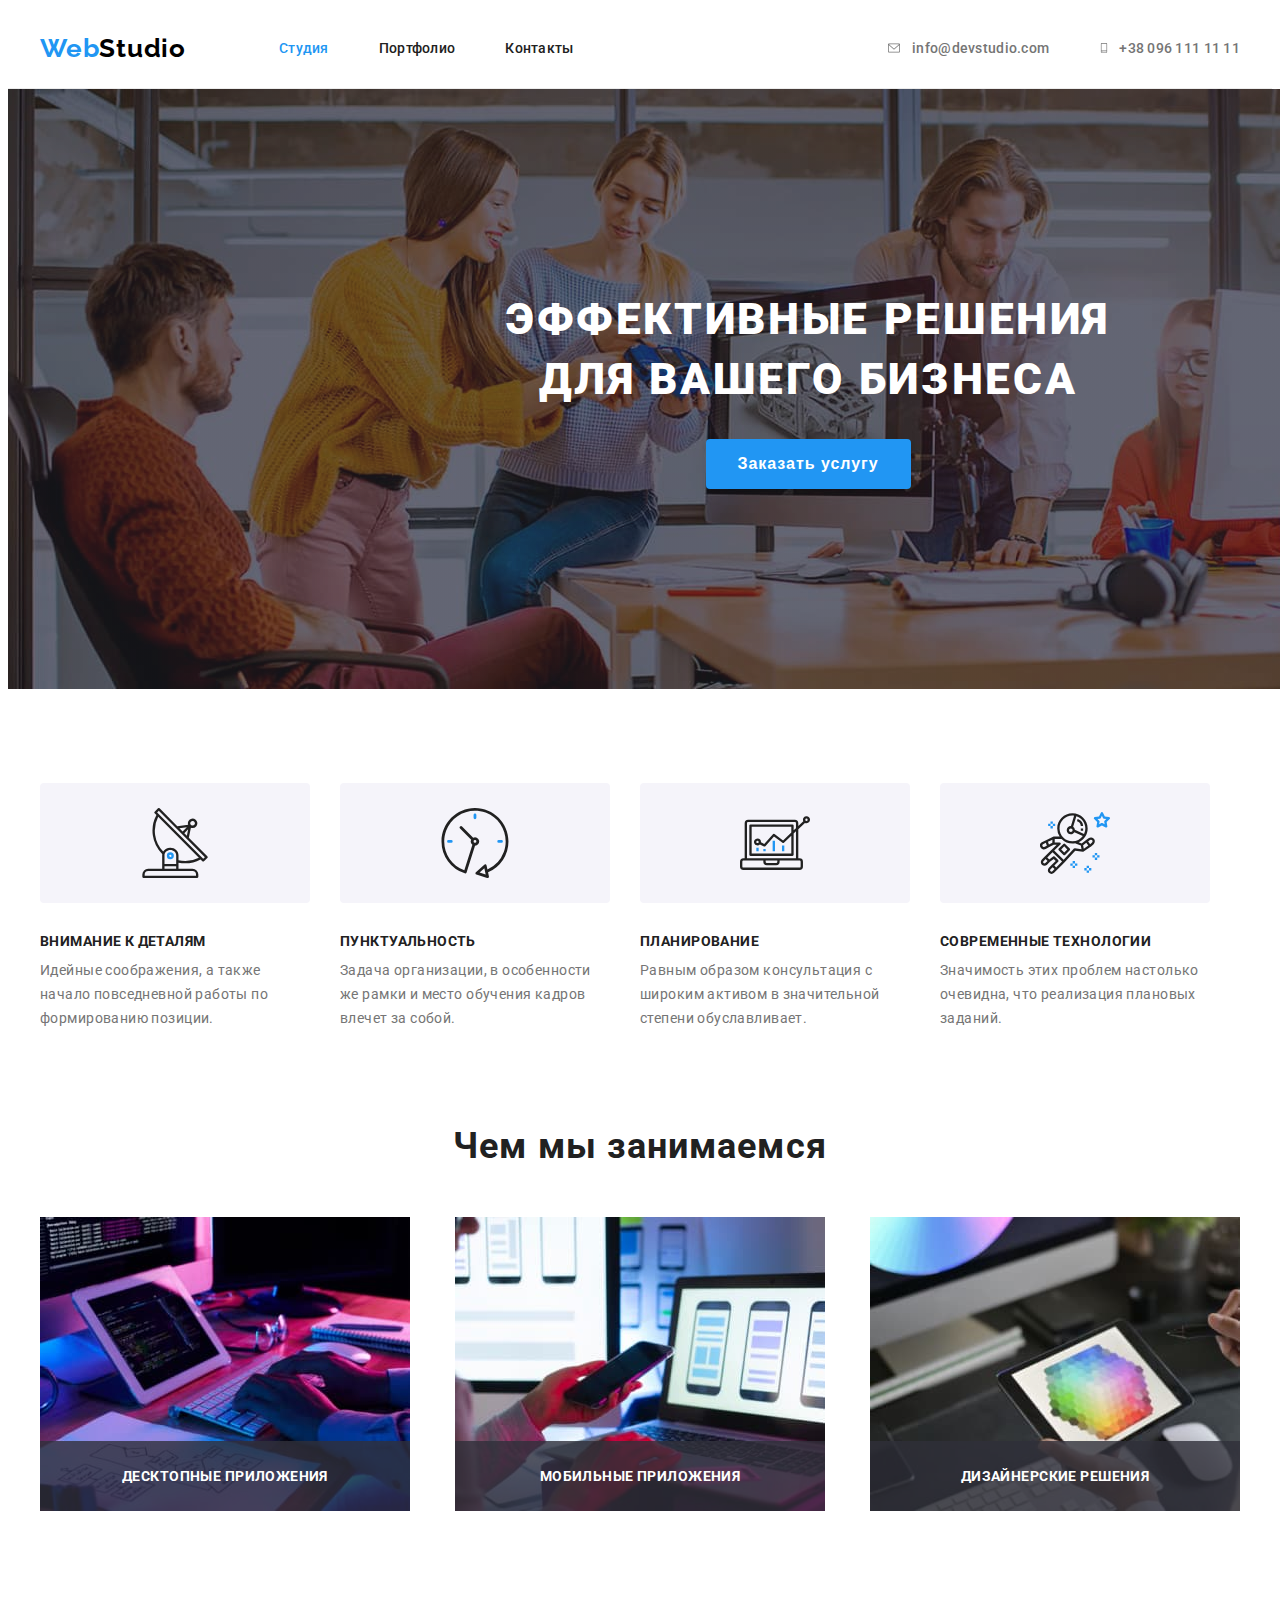
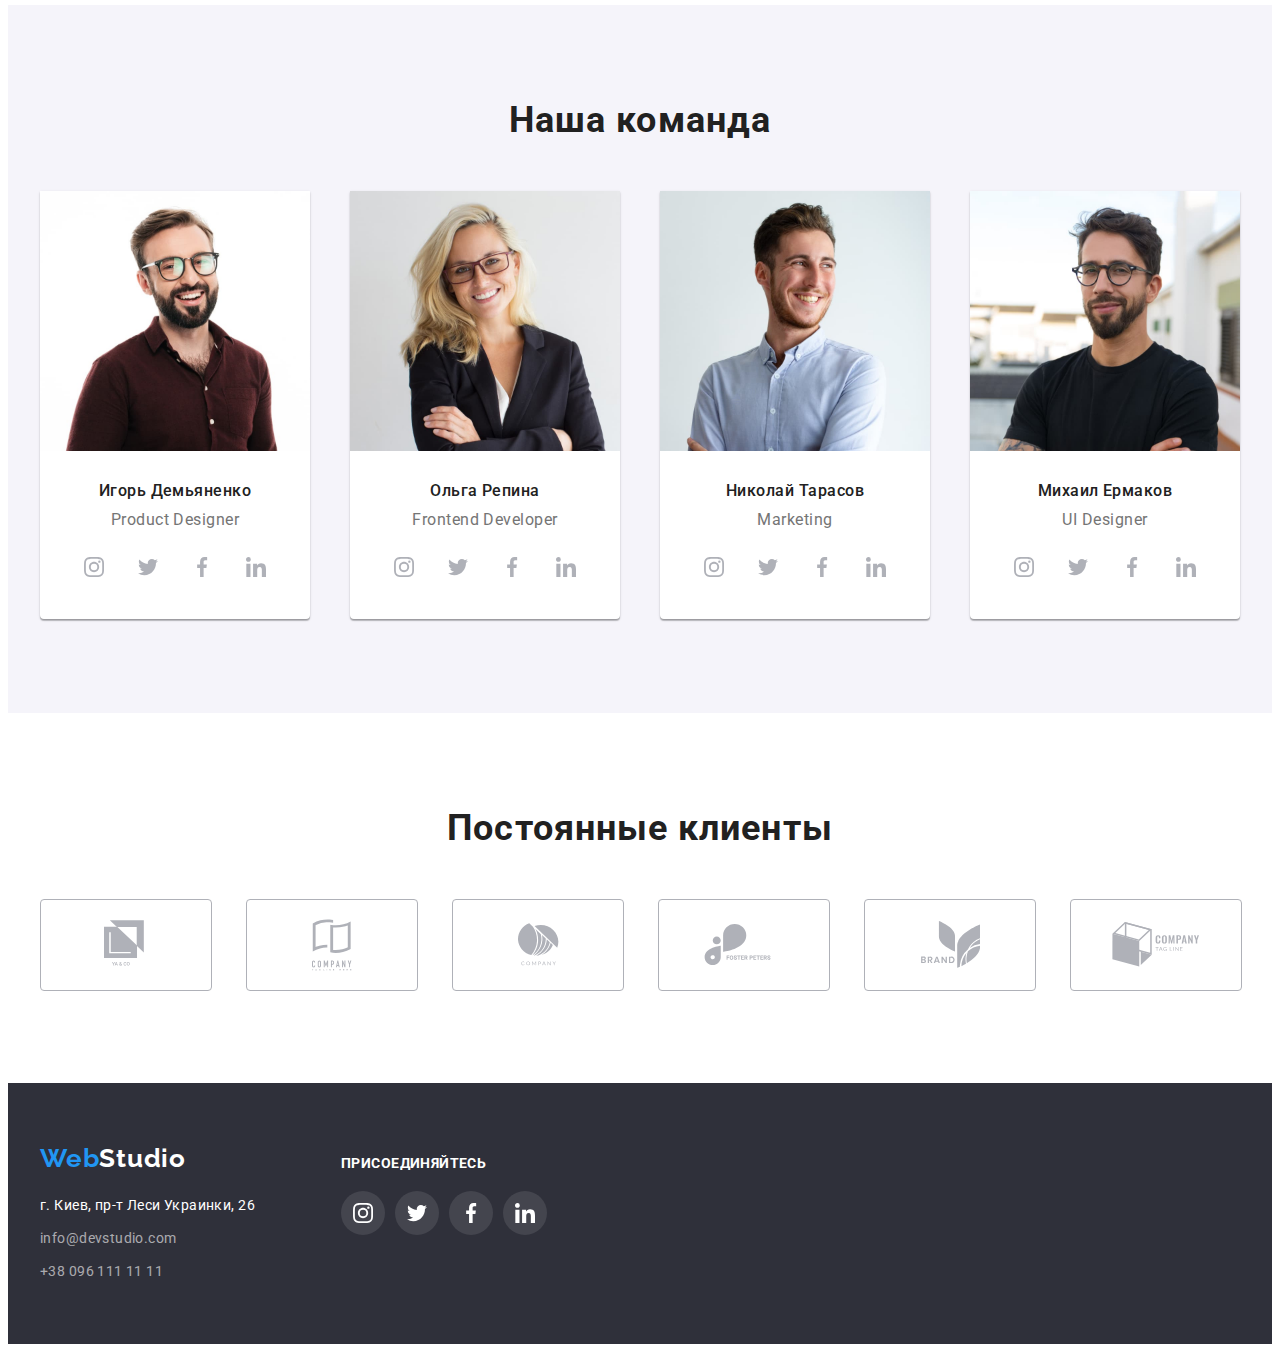
==== index.html @ 83e64d29 "srevices" ====
<!DOCTYPE html>
<html lang="ru">
<head>
  <meta charset="UTF-8">
  <meta name="viewport" content="width=device-width, initial-scale=1.0">
  <title>Студия</title>
  <link rel="preconnect" href="https://fonts.gstatic.com">
  <link href="https://fonts.googleapis.com/css2?family=Raleway:wght@700&family=Roboto:wght@400;500;700;900&display=swap"
    rel="stylesheet">
  <link rel="stylesheet" href="https://cdnjs.cloudflare.com/ajax/libs/modern-normalize/1.0.0/modern-normalize.min.css"
    integrity="sha512-ISS7cAi1PEhQ8jnbJpJZMd29NlhNj4AWYyLOSp2CE/CsHxTCu+r+t0D2yoJudVrd0/8fTVPUVDzY5Tvli75u/g=="
    crossorigin="anonymous" />
  <link rel="stylesheet" href="https://cdnjs.cloudflare.com/ajax/libs/animate.css/4.1.1/animate.min.css" />
  <link rel="stylesheet" href="./css/styles.css">
</head>

<body>
  <header class="header">
    <div class="container">
          <nav class="nav">
            <a class="logo link" href="./index.html">Web<span class="logo-header">Studio</span></a>
            <ul class="nav-list list">
              <li class="nav-item">
                <a class="nav-link link-current link" href="./index.html">Студия</a>
              </li>
              <li class="nav-item">
                <a class="nav-link link" href="./portfolio.html">Портфолио</a>
              </li>
              <li class="nav-item">
                <a class="nav-link link" href="#contacts">Контакты</a>
              </li>
            </ul>
          </nav>
          
          <ul class="contacts-list list">
            <li class="contacts-item">
              <a class="contacts-link link" href="mailto:info@devstudio.com">
                <svg class="contacts-icon" width="16" height="12">
                  <use href="./images/svg/sprite.svg#envelope"></use>
                </svg>
                info@devstudio.com
              </a>
            </li>
            <li class="contacts-item">
              <a class="contacts-link link" href="tel:+380961111111">
                <svg class="contacts-icon" width="10" height="16">
                  <use href="./images/svg/sprite.svg#smartphone"></use>
                </svg>
                +38 096 111 11 11
              </a>
            </li>
          </ul>
    </div>     
  </header>

  <main>
    <!--HERO-->
    <section class="hero">
      <div class="container">
        <h1 class="hero-title animate__zoomInDown">Эффективные решения для вашего бизнеса</h1>
        <button class="hero-btn" type="button">Заказать услугу</button>
      </div>
    </section>
    
    <!--CHARACTERISTICS-->
    <section class="points">
      <div class="container">
        <h2 class="visually-hidden">особенности</h2>
        <ul class="points-list list">
          <li class="points-item">
            <div class="thumb">
              <svg class="points-icon">
                <use href="./images/svg/sprite.svg#antenna"></use>
              </svg>
            </div>
            <h3 class="points-subtitle">Внимание к деталям</h3>
            <p class="points-desc">Идейные соображения, а также начало повседневной работы по формированию позиции.</p>
          </li>
          <li class="points-item">
            <div class="thumb">
              <svg class="points-icon">
                <use href="./images/svg/sprite.svg#clock"></use>
              </svg>
            </div>
            <h3 class="points-subtitle">Пунктуальность</h3>
            <p class="points-desc">Задача организации, в особенности же рамки и место обучения кадров влечет за собой.</p>
          </li>
          <li class="points-item">
            <div class="thumb">
              <svg class="points-icon">
                <use href="./images/svg/sprite.svg#diagram"></use>
              </svg>
            </div>
            <h3 class="points-subtitle">Планирование</h3>
            <p class="points-desc">Равным образом консультация с широким активом в значительной степени обуславливает.</p>
          </li>
          <li class="points-item">
            <div class="thumb">
              <svg class="points-icon">
                <use href="./images/svg/sprite.svg#astronaut"></use>
              </svg>
            </div>
            <h3 class="points-subtitle">Современные технологии</h3>
            <p class="points-desc">Значимость этих проблем настолько очевидна, что реализация плановых заданий.</p>
          </li>
        </ul>
      </div>
    </section>
    
    <!--SERVICES-->
    <section class="services">
      <div class="container">
        <h2 class="section-title">Чем мы занимаемся</h2>
        <ul class="services-list list">
          <li class="services-item">
            <img class="services-img" src="images/studio/services/desktop.jpg" alt="Десктопные приложения" width="370"
              height="294">
            <p class="services-desc">Десктопные приложения</p>
          </li>
          <li class="services-item">
            <img class="services-img" src="images/studio/services/mobile.jpg" alt="Мобильные приложения" width="370"
              height="294">
            <p class="services-desc">Мобильные приложения</p>
          </li>
          <li class="services-item">
            <img class="services-img" src="images/studio/services/design.jpg" alt="Дизайнерские решения" width="370"
              height="294">
            <p class="services-desc">Дизайнерские решения</p>
          </li>
        </ul>
      </div>
    </section>
    
    <!--OUR TEAM-->
    <section class="team">
      <div class="container">
        <h2 class="section-title">Наша команда</h2>
        <ul class="team-list list">
          <li class="team-item">
            <img class="team-img" src="images/studio/our-team/igor-demyanenko.jpg" alt="дизайнер продукта" width="270"
              height="260">
            <div class="team-text">
              <h3 class="team-subtitle">Игорь Демьяненко</h3>
              <p class="team-desc" lang="en">Product Designer</p>
              <ul class="team-social-list list">
                <li class="team-social-item">
                  <a class="team-link social-link link" href="">
                    <svg class="social-icon">
                      <use href="./images/svg/sprite.svg#instagram"></use>
                    </svg>
                  </a>
                </li>
                <li class="team-social-item">
                  <a class="team-link social-link link" href="">
                    <svg class="social-icon">
                      <use href="./images/svg/sprite.svg#twitter"></use>
                    </svg>
                  </a>
                </li>
                <li class="team-social-item">
                  <a class="team-link social-link link" href="">
                    <svg class="social-icon">
                      <use href="./images/svg/sprite.svg#facebook"></use>
                    </svg>
                  </a>
                </li>
                <li class="team-social-item">
                  <a class="team-link social-link link" href="">
                    <svg class="social-icon">
                      <use href="./images/svg/sprite.svg#linkedin"></use>
                    </svg>
                  </a>
                </li>
              </ul>
            </div>
          </li>
          <li class="team-item">
            <img class="team-img" src="images/studio/our-team/olga-repina.jpg" alt="фронтенд рахработчик" width="270"
              height="260">
            <div class="team-text">
              <h3 class="team-subtitle">Ольга Репина</h3>
              <p class="team-desc" lang="en">Frontend Developer</p>
              <ul class="team-social-list list">
                <li class="team-social-item">
                  <a class="team-link social-link link" href="">
                    <svg class="social-icon">
                      <use href="./images/svg/sprite.svg#instagram"></use>
                    </svg>
                  </a>
                </li>
                <li class="team-social-item">
                  <a class="team-link social-link link" href="">
                    <svg class="social-icon">
                      <use href="./images/svg/sprite.svg#twitter"></use>
                    </svg>
                  </a>
                </li>
                <li class="team-social-item">
                  <a class="team-link social-link link" href="">
                    <svg class="social-icon">
                      <use href="./images/svg/sprite.svg#facebook"></use>
                    </svg>
                  </a>
                </li>
                <li class="team-social-item">
                  <a class="team-link social-link link" href="">
                    <svg class="social-icon">
                      <use href="./images/svg/sprite.svg#linkedin"></use>
                    </svg>
                  </a>
                </li>
              </ul>
            </div>
          </li>
          <li class="team-item">
            <img class="team-img" src="images/studio/our-team/nikolay-tarasov.jpg" alt="маркетолог" width="270" height="260">
            <div class="team-text">
              <h3 class="team-subtitle">Николай Тарасов</h3>
              <p class="team-desc" lang="en">Marketing</p>
              <ul class="team-social-list list">
                <li class="team-social-item">
                  <a class="team-link social-link link" href="">
                    <svg class="social-icon">
                      <use href="./images/svg/sprite.svg#instagram"></use>
                    </svg>
                  </a>
                </li>
                <li class="team-social-item">
                  <a class="team-link social-link link" href="">
                    <svg class="social-icon">
                      <use href="./images/svg/sprite.svg#twitter"></use>
                    </svg>
                  </a>
                </li>
                <li class="team-social-item">
                  <a class="team-link social-link link" href="">
                    <svg class="social-icon">
                      <use href="./images/svg/sprite.svg#facebook"></use>
                    </svg>
                  </a>
                </li>
                <li class="team-social-item">
                  <a class="team-link social-link link" href="">
                    <svg class="social-icon">
                      <use href="./images/svg/sprite.svg#linkedin"></use>
                    </svg>
                  </a>
                </li>
              </ul>
            </div>
          </li>
          <li class="team-item">
            <img class="team-img" src="images/studio/our-team/michail-ermakov.jpg" alt="дизайнер интерфейса" width="270"
              height="260">
            <div class="team-text">
              <h3 class="team-subtitle">Михаил Ермаков</h3>
              <p class="team-desc" lang="en">UI Designer</p>
              <ul class="team-social-list list">
                <li class="team-social-item">
                  <a class="team-link social-link link" href="">
                    <svg class="social-icon">
                      <use href="./images/svg/sprite.svg#instagram"></use>
                    </svg>
                  </a>
                </li>
                <li class="team-social-item">
                  <a class="team-link social-link link" href="">
                    <svg class="social-icon">
                      <use href="./images/svg/sprite.svg#twitter"></use>
                    </svg>
                  </a>
                </li>
                <li class="team-social-item">
                  <a class="team-link social-link link" href="">
                    <svg class="social-icon">
                      <use href="./images/svg/sprite.svg#facebook"></use>
                    </svg>
                  </a>
                </li>
                <li class="team-social-item">
                  <a class="team-link social-link link" href="">
                    <svg class="social-icon">
                      <use href="./images/svg/sprite.svg#linkedin"></use>
                    </svg>
                  </a>
                </li>
              </ul>
            </div>
          </li>
        </ul>
      </div>
    </section>

    <!--CLIENTS-->
    <section class="clients">
      <div class="container">
        <h2 class="section-title">Постоянные клиенты</h2>
        <ul class="clients-list list">
          <li class="clients-item">
            <a class="clients-link link" href="">
              <svg class="clients-icon" width="44" height="49">
                <use href="./images/svg/sprite.svg#logo1"></use>
              </svg>
            </a>
          </li>
          <li class="clients-item">
            <a class="clients-link link" href="">
              <svg class="clients-icon" width="40" height="52">
                <use href="./images/svg/sprite.svg#logo2"></use>
              </svg>
            </a>
          </li>
          <li class="clients-item">
            <a class="clients-link link" href="">
              <svg class="clients-icon" width="41" height="43">
                <use href="./images/svg/sprite.svg#logo3"></use>
              </svg>
            </a>
          </li>
          <li class="clients-item">
            <a class="clients-link link" href="">
              <svg class="clients-icon" width="80" height="42">
                <use href="./images/svg/sprite.svg#logo4"></use>
              </svg>
            </a>
          </li>
          <li class="clients-item">
            <a class="clients-link link" href="">
              <svg class="clients-icon" width="59" height="47">
                <use href="./images/svg/sprite.svg#logo5"></use>
              </svg>
            </a>
          </li>
          <li class="clients-item">
            <a class="clients-link link" href="">
              <svg class="clients-icon" width="88" height="45">
                <use href="./images/svg/sprite.svg#logo6"></use>
              </svg>
            </a>
          </li>
        </ul>
      </div>
    </section>
  </main>

  <footer class="footer">
    <div class="container">
      <div class="contacts-container">
        <a class="logo link" href="./index.html">Web<span class="logo-footer">Studio</span></a>
        <address class="address" id="contacts">
          <ul class="address-list list">
            <li class="address-item">
              <p class="address-map">г. Киев, пр-т Леси Украинки, 26</p>
            </li>
            <li class="address-item">
              <a class="contacts-link-footer link" href="mailto:info@devstudio.com">info@devstudio.com</a>
            </li>
            <li class="address-item">
              <a class="contacts-link-footer link" href="tel:+380961111111">+38 096 111 11 11</a>
            </li>
          </ul>
        </address>
      </div>
      <div class="social-container">
        <h3 class="footer-social-title">присоединяйтесь</h3>
        <ul class="footer-list list">
          <li class="footer-list-item">
            <a class="footer-link social-link link" href="">
              <svg class="social-icon">
                <use href="./images/svg/sprite.svg#instagram"></use>
              </svg>
            </a>
          </li>
          <li class="footer-list-item">
            <a class="footer-link social-link link" href="">
              <svg class="social-icon">
                <use href="./images/svg/sprite.svg#twitter"></use>
              </svg>
            </a>
          </li>
          <li class="footer-list-item">
            <a class="footer-link social-link link" href="">
              <svg class="social-icon">
                <use href="./images/svg/sprite.svg#facebook"></use>
              </svg>
            </a>
          </li>
          <li class="footer-list-item">
            <a class="footer-link social-link link" href="">
              <svg class="social-icon">
                <use href="./images/svg/sprite.svg#linkedin"></use>
              </svg>
            </a>
          </li>
        </ul>
      </div>
    </div>
  </footer>
</body>
</html>
---- css/styles.css ----
:root {
  --text-main: "Roboto", sans-serif;
  --text-logo: "Raleway", sans-serif;
  --color-logo-header: #000000;
  --color-logo-footer: #ffffff;
  --color-accent: #2196f3;
  --color-main: #212121;
  --color-second: #757575;
  --color-footer-link: rgba(255, 255, 255, 0.6);
  --color-footer-social-link: rgba(255, 255, 255, 0.1);
  --color-icon: #afb1b8;
  --background-second: #f5f4fa;
  --background-footer: #2f303a;
}

h1,
h2,
h3,
h4,
h5,
h6,
p {
  margin: 0;
}

img {
  display: block;
}

body {
  color: var(--color-main);
  font-family: var(--text-main);
  font-weight: 400;
  font-size: 14px;
}

/* ========== COMPONENTS ========== */
.visually-hidden {
  position: absolute;
  width: 1px;
  height: 1px;
  margin: -1px;
  border: 0;
  padding: 0;

  white-space: nowrap;
  clip-path: inset(100%);
  clip: rect(0 0 0 0);
  overflow: hidden;
}

.logo {
  display: block;

  font-family: var(--text-logo);
  font-weight: 700;
  font-size: 26px;
  line-height: 1.192;
  letter-spacing: 0.03em;
  color: var(--color-accent);
}

.list {
  list-style: none;
  margin: 0;
  padding: 0;
}

.link {
  text-decoration: none;
}

.nav-link.link-current {
  color: var(--color-accent);
}

.section-title {
  font-weight: 700;
  font-size: 36px;
  line-height: 1.167;
  text-align: center;
  letter-spacing: 0.03em;
  color: var(--color-main);
}

.container {
  width: 1200px;
  margin-right: auto;
  margin-left: auto;
  padding-right: 15px;
  padding-left: 15px;
}

.social-link {
  display: flex;
  align-items: center;
  justify-content: center;
  width: 100%;
  height: 100%;
  border-radius: 50%;
}

.social-icon {
  width: 20px;
  height: 20px;
}
/* ========== END COMPONENTS ========== */

/* ========== HEADER ========== */
.header {
  border-bottom: 1px solid #ececec;
}

.header .container {
  display: flex;
}

.nav {
  display: flex;
  align-items: center;
}

.header .logo {
  padding-top: 24px;
  padding-bottom: 24px;
  margin-right: 93px;
}

.nav-list {
  display: flex;
}

.nav-item:not(:last-child) {
  margin-right: 50px;
}

.logo-header {
  color: var(--color-logo-header);
}

.nav-link {
  display: block;
  padding-top: 32px;
  padding-bottom: 32px;

  font-weight: 500;
  line-height: 1.143;
  letter-spacing: 0.02em;
  color: var(--color-main);
}

.nav-link:hover,
.nav-link:focus,
.contacts-link:hover,
.contacts-link:focus {
  color: var(--color-accent);
}

.contacts-list {
  display: flex;
  align-items: center;
  margin-left: auto;
}

.contacts-item:not(:last-child) {
  margin-right: 50px;
}

.contacts-link {
  display: flex;
  align-items: center;
  padding-top: 32px;
  padding-bottom: 32px;

  font-weight: 500;
  line-height: 1.143;
  letter-spacing: 0.02em;
  color: var(--color-second);
}

.contacts-link:hover .contacts-icon,
.contacts-link:focus .contacts-icon {
  fill: var(--color-accent);
}

.contacts-icon {
  margin-right: 10px;
  fill: var(--color-second);
}
/* ========== END HEADER ========== */

/* ========== HERO ========== */
.hero {
  padding-top: 200px;
  padding-bottom: 200px;
  width: 1600px;
  margin-right: auto;
  margin-left: auto;
  background-color: var(--background-footer);
  background-image: linear-gradient(
      rgba(47, 48, 58, 0.4),
      rgba(47, 48, 58, 0.4)
    ),
    url(../images/studio/hero/hero.jpg);
}

.hero-title {
  width: 700px;
  margin-right: auto;
  margin-left: auto;
  margin-bottom: 30px;

  font-weight: 900;
  font-size: 44px;
  line-height: 1.364;
  text-align: center;
  letter-spacing: 0.06em;
  text-transform: uppercase;
  color: var(--color-logo-footer);

  animation-duration: 1500ms;
}

.hero-btn {
  margin-right: auto;
  margin-left: auto;
  padding: 10px 32px;

  background-color: var(--color-accent);
  font-weight: 700;
  font-size: 16px;
  line-height: 1.875;
  display: flex;
  align-items: center;
  text-align: center;
  letter-spacing: 0.06em;
  color: var(--color-logo-footer);

  box-shadow: 0px 4px 4px rgba(0, 0, 0, 0.15);
  border-radius: 4px;
  border: 0px;
  cursor: pointer;
}

.hero-btn:hover,
.hero-btn:focus {
  background: #188ce8;
  box-shadow: 0px 4px 4px rgba(0, 0, 0, 0.15);
}
/* ========== END HERO ========== */

/* ========== CHARACTERISTICS ========== */
.points {
  padding-top: 94px;
  padding-bottom: 94px;
}

.points-list {
  display: flex;
}

.points-item {
  width: 270px;
}

.points-item:not(:last-child) {
  margin-right: 30px;
}

.points-item .thumb {
  display: flex;
  align-items: center;
  justify-content: center;
  height: 120px;
  margin-bottom: 30px;

  background-color: var(--background-second);
  border-radius: 4px;
}

.points-icon {
  width: 70px;
  height: 70px;
}

.points-subtitle {
  margin-bottom: 10px;

  font-weight: 700;
  font-size: inherit;
  line-height: 1.143;
  letter-spacing: 0.03em;
  text-transform: uppercase;
  color: var(--color-main);
}

.points-desc {
  line-height: 1.714;
  letter-spacing: 0.03em;
  color: var(--color-second);
}
/* ========== END CHARACTERISTICS ========== */

/* ========== SERVICES ========== */
.services {
  padding-bottom: 94px;
}

.services-list {
  display: flex;
  justify-content: space-between;
}

.services .section-title {
  margin-bottom: 50px;
}

.services-item {
  position: relative;
}

.services-desc {
  position: absolute;
  left: 0;
  bottom: 0;
  width: 100%;
  padding-top: 27px;
  padding-bottom: 27px;

  font-weight: 700;
  font-size: 14px;
  line-height: 1.143;
  text-align: center;
  letter-spacing: 0.03em;
  text-transform: uppercase;

  color: var(--color-logo-footer);
  background-color: rgba(47, 48, 58, 0.8);
}
/* ========== END SERVICES ========== */

/* ========== OUR TEAM ========== */
.team {
  background-color: var(--background-second);
  padding-top: 94px;
  padding-bottom: 94px;
}

.team .section-title {
  margin-bottom: 50px;
}

.team-list {
  display: flex;
  justify-content: space-between;
}

.team-item {
  background: var(--color-logo-footer);
  box-shadow: 0px 1px 3px rgba(0, 0, 0, 0.12), 0px 1px 1px rgba(0, 0, 0, 0.14),
    0px 2px 1px rgba(0, 0, 0, 0.2);
  border-radius: 0px 0px 4px 4px;
}

.team-text {
  padding: 30px 32px;
}

.team-subtitle {
  margin-bottom: 10px;

  font-weight: 500;
  font-size: 16px;
  line-height: 1.188;
  text-align: center;
  letter-spacing: 0.03em;
  color: var(--color-main);
}

.team-desc {
  margin-bottom: 16px;

  font-size: 16px;
  line-height: 1.188;
  text-align: center;
  letter-spacing: 0.03em;
  color: var(--color-second);
}

.team-social-list {
  display: flex;
  align-items: center;
  justify-content: space-between;
}

.team-social-item {
  width: 44px;
  height: 44px;
}

.team-link:hover,
.team-link:focus {
  background-color: var(--color-accent);
}

.team-link.social-link {
  fill: var(--color-icon);
}

.team-link:hover .social-icon,
.team-link:focus .social-icon {
  fill: var(--color-logo-footer);
}
/* ========== END OUR TEAM ========== */

/* ========== CLIENTS ========== */
.clients {
  padding-top: 94px;
  padding-bottom: 94px;
}

.clients .section-title {
  margin-bottom: 50px;
}

.clients-list {
  display: flex;
  justify-content: space-between;
}

.clients-item {
  width: 170px;
  height: 90px;
}

.clients-link {
  display: flex;
  align-items: center;
  justify-content: center;
  width: 100%;
  height: 100%;

  color: var(--color-icon);
  border: 1px solid var(--color-icon);
  border-radius: 4px;
}

.clients-icon {
  fill: currentColor;
}

.clients-link:hover,
.clients-link:focus {
  border-color: var(--color-accent);
  color: var(--color-accent);
}

/* ========== END CLIENTS ========== */

/* ========== FOOTER ========== */
.footer {
  padding-top: 60px;
  padding-bottom: 60px;

  background-color: var(--background-footer);
}

.footer .container {
  display: flex;
}

.contacts-container {
  width: 231px;
  margin-right: 70px;
}

.footer .logo {
  margin-bottom: 20px;
}

.logo-footer {
  color: var(--color-logo-footer);
}

.address-item:not(:last-child) {
  margin-bottom: 9px;
}

.address-map {
  font-style: normal;
  line-height: 1.714;
  letter-spacing: 0.03em;
  color: var(--color-logo-footer);
}

.contacts-link-footer {
  font-style: normal;
  line-height: 1.714;
  letter-spacing: 0.03em;
  color: var(--color-footer-link);
}

.contacts-link-footer:hover,
.contacts-link-footer:focus {
  color: var(--color-accent);
}

.social-container {
  width: 206px;
}

.footer-social-title {
  margin-bottom: 20px;
  margin-top: 12px;

  font-size: inherit;
  font-weight: 700;
  line-height: 1.143;
  letter-spacing: 0.03em;
  text-transform: uppercase;
  color: var(--color-logo-footer);
}

.footer-list {
  display: flex;
  justify-content: space-between;
}
.footer-list-item {
  width: 44px;
  height: 44px;
}

.footer-link {
  background-color: var(--color-footer-social-link);
}

.footer-link:hover,
.footer-link:focus {
  background-color: var(--color-accent);
}

.footer-link .social-icon {
  fill: var(--color-logo-footer);
}
/* ========== END FOOTER ========== */

/* ========== PORTFOLIO ========== */
.portfolio {
  padding-top: 94px;
  padding-bottom: 94px;
}

.filter-list {
  display: flex;
  justify-content: center;
  margin-bottom: 50px;
}

.filter-item:not(:last-child) {
  margin-right: 8px;
}

.filter-btn {
  padding: 6px 22px;

  font-weight: 500;
  font-size: 16px;
  line-height: 1.625;
  text-align: center;
  letter-spacing: 0.03em;
  color: var(--color-main);

  background: var(--background-second);
  border-radius: 4px;
  border: 0px;
  cursor: pointer;
}

.filter-btn:hover,
.filter-btn:focus {
  background-color: var(--color-accent);
  color: var(--color-logo-footer);
  box-shadow: 0px 3px 1px rgba(0, 0, 0, 0.1), 0px 1px 2px rgba(0, 0, 0, 0.08),
    0px 2px 2px rgba(0, 0, 0, 0.12);
}

.projects-list {
  display: flex;
  margin: -15px;
  flex-wrap: wrap;
}

.projects-item {
  margin: 15px;
  width: 370px;
}

.projects-link {
  display: block;
  outline: 1px solid #eeeeee;
}

.projects-link:hover,
.projects-link:focus {
  box-shadow: 0px 1px 1px rgba(0, 0, 0, 0.12), 0px 4px 4px rgba(0, 0, 0, 0.06),
    1px 4px 6px rgba(0, 0, 0, 0.16);
}

.projects-border {
  padding: 20px 24px;
}

.projects-title {
  margin-bottom: 4px;

  font-weight: 700;
  font-size: 18px;
  line-height: 2;
  letter-spacing: 0.06em;
  color: var(--color-main);
}

.projects-desc {
  font-size: 16px;
  line-height: 1.875;
  letter-spacing: 0.03em;
  color: var(--color-second);
}
/* ========== END PORTFOLIO ========== */
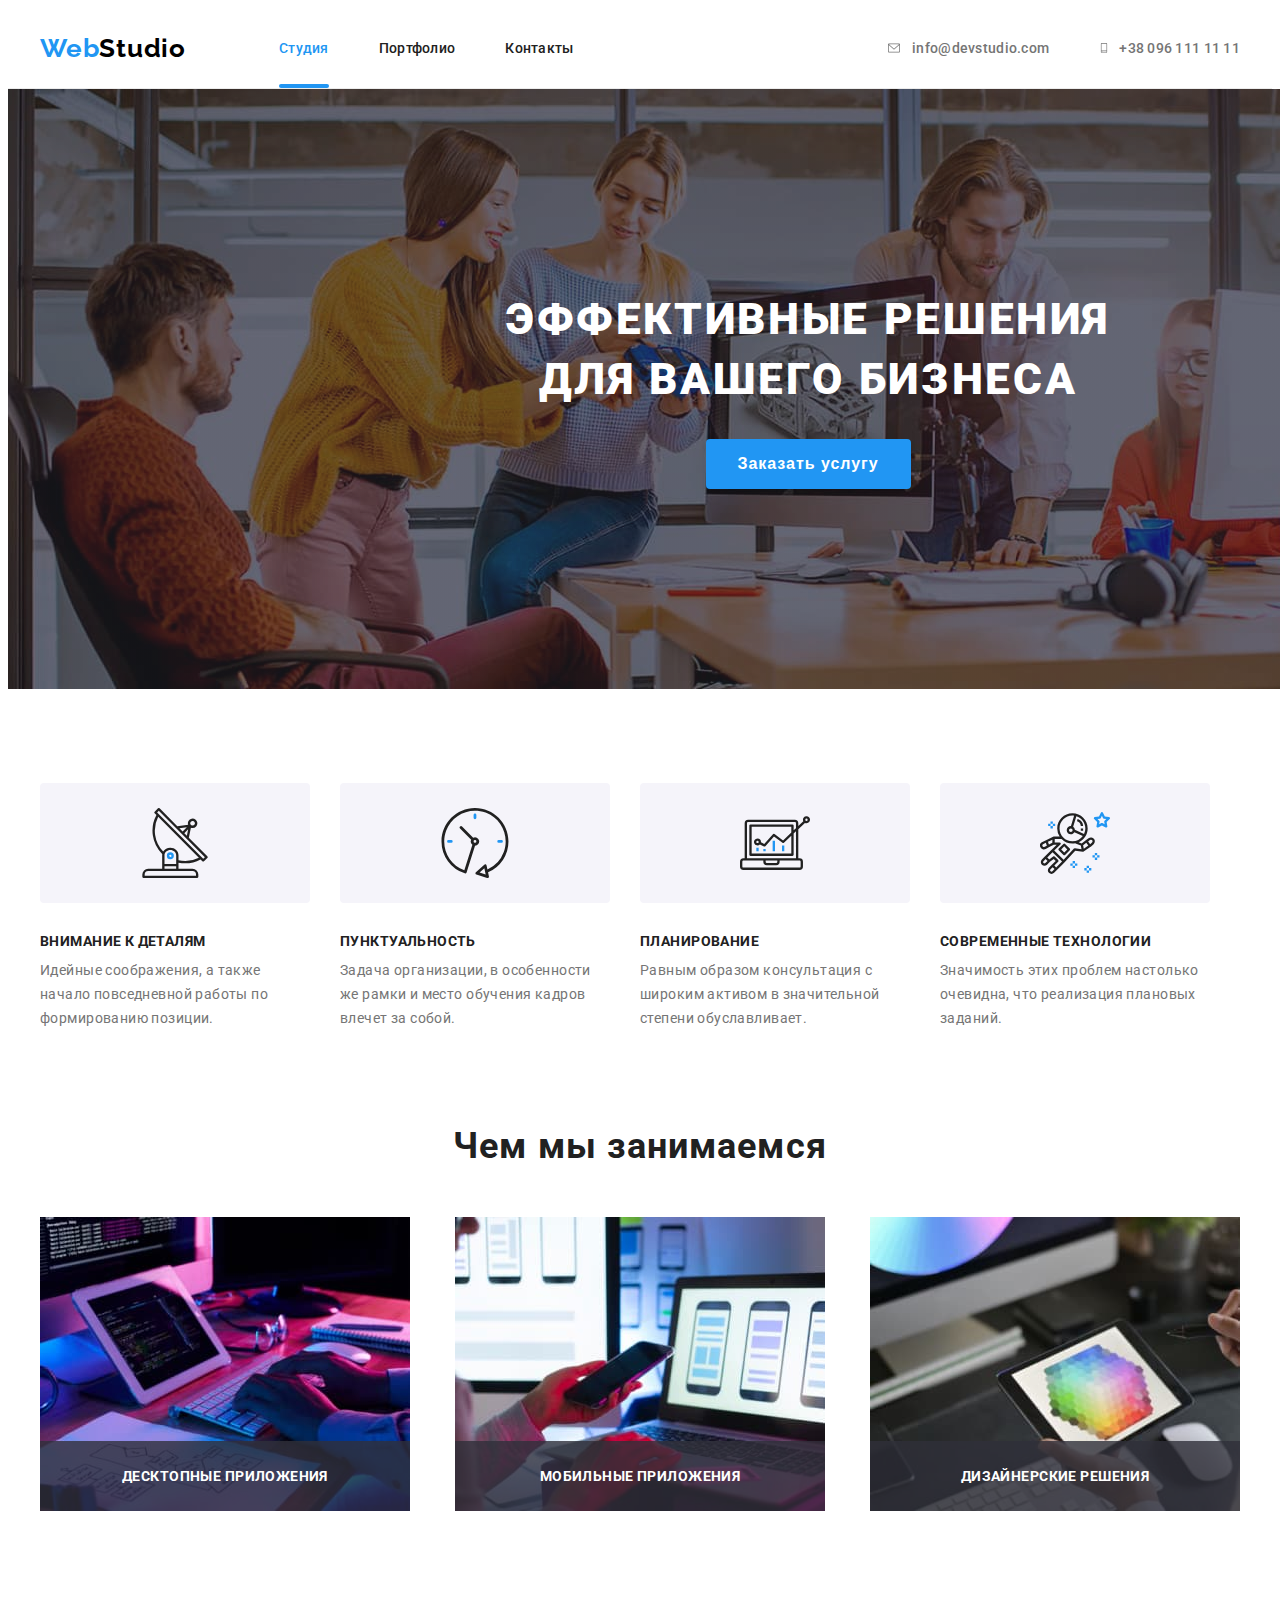
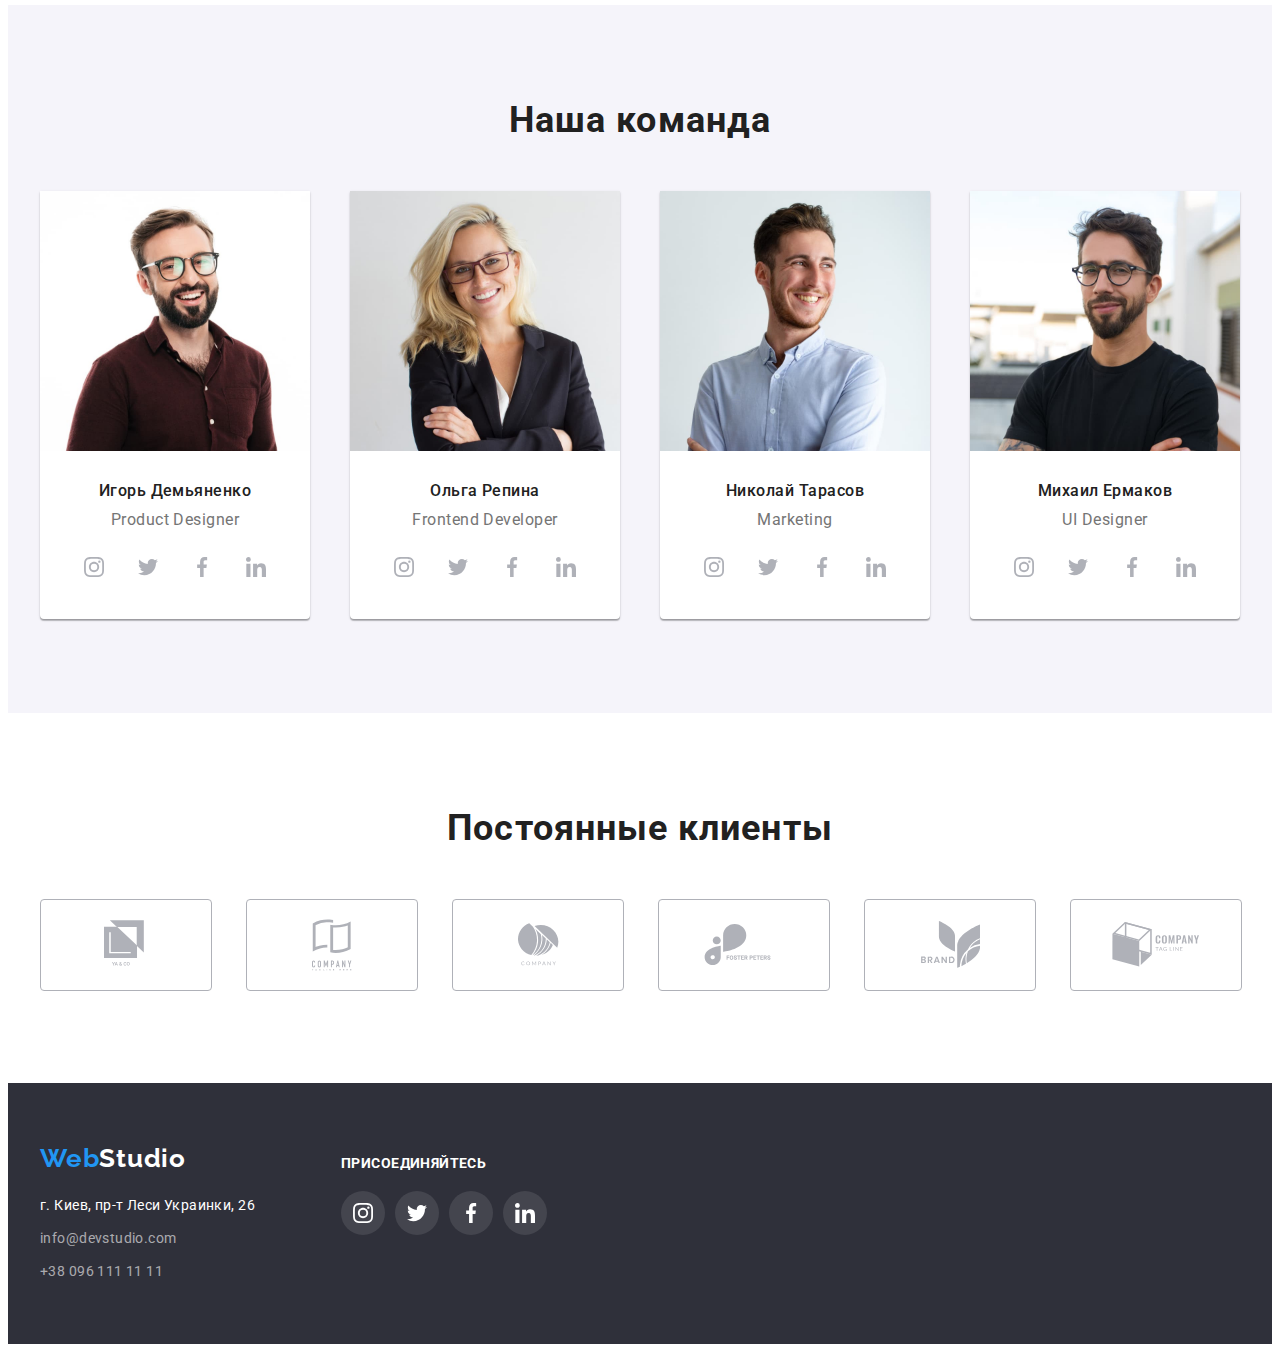
==== commit 3b5d8e10: "modal" ====
--- a/index.html
+++ b/index.html
@@ -58,7 +58,7 @@
     <section class="hero">
       <div class="container">
         <h1 class="hero-title animate__zoomInDown">Эффективные решения для вашего бизнеса</h1>
-        <button class="hero-btn" type="button">Заказать услугу</button>
+        <button class="hero-btn" type="button" data-modal-open>Заказать услугу</button>
       </div>
     </section>
     
@@ -396,5 +396,18 @@
       </div>
     </div>
   </footer>
+
+  <div class="backdrop  is-hidden" data-modal>
+    <div class="modal">
+      <button class="btn-close" type="button" data-modal-close>
+        <svg class="icon-close">
+          <use href="./images/svg/sprite-new.svg#close"></use>
+        </svg>
+      </button>
+      <img class="mem" src="./images/image 1.png" alt="mem" width="500" height="250">
+    </div>
+  </div>
+
+  <script src="./js/modal.js"></script>
 </body>
 </html>--- a/css/styles.css
+++ b/css/styles.css
@@ -1,6 +1,7 @@
 :root {
   --text-main: "Roboto", sans-serif;
   --text-logo: "Raleway", sans-serif;
+
   --color-logo-header: #000000;
   --color-logo-footer: #ffffff;
   --color-accent: #2196f3;
@@ -9,8 +10,12 @@
   --color-footer-link: rgba(255, 255, 255, 0.6);
   --color-footer-social-link: rgba(255, 255, 255, 0.1);
   --color-icon: #afb1b8;
+
   --background-second: #f5f4fa;
   --background-footer: #2f303a;
+  --background-project-accent: rgba(33, 150, 243, 0.9);
+
+  --timing-function: cubic-bezier(0.4, 0, 0.2, 1);
 }
 
 h1,
@@ -103,6 +108,8 @@
 .social-icon {
   width: 20px;
   height: 20px;
+
+  transition: fill 25000ms var(--timing-function);
 }
 /* ========== END COMPONENTS ========== */
 
@@ -134,6 +141,10 @@
   margin-right: 50px;
 }
 
+.nav-item {
+  position: relative;
+}
+
 .logo-header {
   color: var(--color-logo-header);
 }
@@ -147,6 +158,8 @@
   line-height: 1.143;
   letter-spacing: 0.02em;
   color: var(--color-main);
+
+  transition: color 250ms var(--timing-function);
 }
 
 .nav-link:hover,
@@ -156,6 +169,41 @@
   color: var(--color-accent);
 }
 
+.nav-link::before {
+  content: "";
+  position: absolute;
+  left: 0;
+  bottom: 0;
+  width: 100%;
+  height: 4px;
+
+  background-color: var(--color-accent);
+  border-radius: 2px;
+
+  transform-origin: left;
+  transform: scaleX(0);
+  transition: transform 250ms var(--timing-function);
+}
+
+.link-current::before {
+  content: "";
+  position: absolute;
+  left: 0;
+  bottom: 0;
+  width: 100%;
+  height: 4px;
+
+  background-color: var(--color-accent);
+  border-radius: 2px;
+
+  transform: scaleX(1);
+}
+
+.nav-link:hover::before,
+.nav-link:focus::before {
+  transform: scaleX(1);
+}
+
 .contacts-list {
   display: flex;
   align-items: center;
@@ -176,6 +224,8 @@
   line-height: 1.143;
   letter-spacing: 0.02em;
   color: var(--color-second);
+
+  transition: color 250ms var(--timing-function);
 }
 
 .contacts-link:hover .contacts-icon,
@@ -186,6 +236,8 @@
 .contacts-icon {
   margin-right: 10px;
   fill: var(--color-second);
+
+  transition: fill 250ms var(--timing-function);
 }
 /* ========== END HEADER ========== */
 
@@ -240,6 +292,8 @@
   border-radius: 4px;
   border: 0px;
   cursor: pointer;
+
+  transition: background-color 250ms var(--timing-function);
 }
 
 .hero-btn:hover,
@@ -398,18 +452,22 @@
   height: 44px;
 }
 
+.team-link {
+  color: var(--color-icon);
+  background-color: var(--color-logo-footer);
+
+  transition: background-color 250ms var(--timing-function),
+    color 250ms var(--timing-function);
+}
+
 .team-link:hover,
 .team-link:focus {
   background-color: var(--color-accent);
-}
-
-.team-link.social-link {
-  fill: var(--color-icon);
-}
-
-.team-link:hover .social-icon,
-.team-link:focus .social-icon {
-  fill: var(--color-logo-footer);
+  color: var(--color-logo-footer);
+}
+
+.team-link .social-icon {
+  fill: currentColor;
 }
 /* ========== END OUR TEAM ========== */
 
@@ -443,6 +501,9 @@
   color: var(--color-icon);
   border: 1px solid var(--color-icon);
   border-radius: 4px;
+
+  transition: color 250ms var(--timing-function),
+    border 250ms var(--timing-function);
 }
 
 .clients-icon {
@@ -498,6 +559,8 @@
   line-height: 1.714;
   letter-spacing: 0.03em;
   color: var(--color-footer-link);
+
+  transition: color 250ms var(--timing-function);
 }
 
 .contacts-link-footer:hover,
@@ -532,6 +595,8 @@
 
 .footer-link {
   background-color: var(--color-footer-social-link);
+
+  transition: background-color 250ms var(--timing-function);
 }
 
 .footer-link:hover,
@@ -574,6 +639,9 @@
   border-radius: 4px;
   border: 0px;
   cursor: pointer;
+
+  transition: background-color 250ms var(--timing-function),
+    color 250ms var(--timing-function), box-shadow 250ms var(--timing-function);
 }
 
 .filter-btn:hover,
@@ -598,12 +666,127 @@
 .projects-link {
   display: block;
   outline: 1px solid #eeeeee;
+
+  transition: box-shadow 250ms var(--timing-function);
 }
 
 .projects-link:hover,
 .projects-link:focus {
   box-shadow: 0px 1px 1px rgba(0, 0, 0, 0.12), 0px 4px 4px rgba(0, 0, 0, 0.06),
     1px 4px 6px rgba(0, 0, 0, 0.16);
+}
+
+.thumb {
+  position: relative;
+  overflow: hidden;
+}
+
+.project {
+  position: absolute;
+  top: 0;
+  left: 0;
+  width: 100%;
+  height: 100%;
+  padding: 63px 24px;
+
+  font-size: 18px;
+  line-height: 1.556;
+  letter-spacing: 0.03em;
+
+  color: var(--color-logo-footer);
+  background-color: var(--background-project-accent);
+
+  transform: translateY(100%);
+  transition: transform 250ms var(--timing-function);
+}
+
+.projects-link:hover .project,
+.projects-link:focus .project {
+  transform: translateY(0);
+}
+
+.project-design {
+  position: absolute;
+  top: 0;
+  left: 0;
+
+  width: 100%;
+  height: 100%;
+  padding: 63px 24px;
+
+  font-size: 18px;
+  line-height: 1.556;
+  letter-spacing: 0.03em;
+
+  color: var(--color-logo-footer);
+  background-color: var(--background-project-accent);
+
+  transform: scale(0);
+  transition: transform 250ms var(--timing-function);
+}
+
+.projects-link:hover .project-design,
+.projects-link:focus .project-design {
+  transform: scale(1);
+}
+
+.project-app {
+  position: absolute;
+  top: 0;
+  left: 0;
+
+  width: 100%;
+  height: 100%;
+  padding: 63px 24px;
+
+  font-size: 18px;
+  line-height: 1.556;
+  letter-spacing: 0.03em;
+
+  color: var(--color-logo-footer);
+  background-color: var(--background-project-accent);
+
+  opacity: 0;
+  transform: scale(0) rotate(0);
+  transition: transform 500ms var(--timing-function),
+    opacity 500ms var(--timing-function);
+}
+
+.projects-link:hover .project-app,
+.projects-link:focus .project-app {
+  opacity: 1;
+  transform: scale(1) rotate(360deg);
+}
+
+.thumb-marketing {
+  position: relative;
+}
+
+.project-marketing {
+  position: absolute;
+  top: 0;
+  left: 0;
+  width: 100%;
+  height: 100%;
+  padding: 63px 24px;
+
+  font-size: 18px;
+  line-height: 1.556;
+  letter-spacing: 0.03em;
+
+  color: var(--color-logo-footer);
+  background-color: var(--background-project-accent);
+
+  opacity: 0;
+  transform: perspective(400px) rotateY(180deg);
+  transition: transform 500ms var(--timing-function),
+    opacity 500ms var(--timing-function);
+}
+
+.projects-link:hover .project-marketing,
+.projects-link:focus .project-marketing {
+  opacity: 1;
+  transform: rotateY(360deg);
 }
 
 .projects-border {
@@ -627,3 +810,69 @@
   color: var(--color-second);
 }
 /* ========== END PORTFOLIO ========== */
+
+/* ========== MODAL ========== */
+.backdrop {
+  position: fixed;
+  top: 0;
+  left: 0;
+  width: 100%;
+  height: 100%;
+
+  background-color: rgba(0, 0, 0, 0.2);
+
+  opacity: 1;
+  transition: opacity 500ms var(--timing-function);
+}
+
+.modal {
+  position: absolute;
+  top: 50%;
+  left: 50%;
+  transform: translate(-50%, -50%) scale(1);
+
+  display: flex;
+  align-items: center;
+  justify-content: center;
+  width: 528px;
+  height: 581px;
+
+  background-color: var(--color-logo-footer);
+  box-shadow: 0px 1px 3px rgba(0, 0, 0, 0.12), 0px 1px 1px rgba(0, 0, 0, 0.14),
+    0px 2px 1px rgba(0, 0, 0, 0.2);
+  border-radius: 4px;
+
+  transition: transform 500ms var(--timing-function);
+}
+
+.backdrop.is-hidden .modal {
+  transform: translate(-50%, -50%) scale(0.5);
+}
+
+.btn-close {
+  position: absolute;
+  top: 8px;
+  right: 8px;
+  width: 30px;
+  height: 30px;
+  border-radius: 50%;
+
+  border: 1px solid rgba(0, 0, 0, 0.1);
+  background-color: transparent;
+  cursor: pointer;
+}
+
+.icon-close {
+  width: 11px;
+  height: 11px;
+}
+
+.is-hidden {
+  visibility: hidden;
+  opacity: 0;
+  pointer-events: none;
+}
+
+.mem {
+}
+/* ========== END MODAL ========== */
